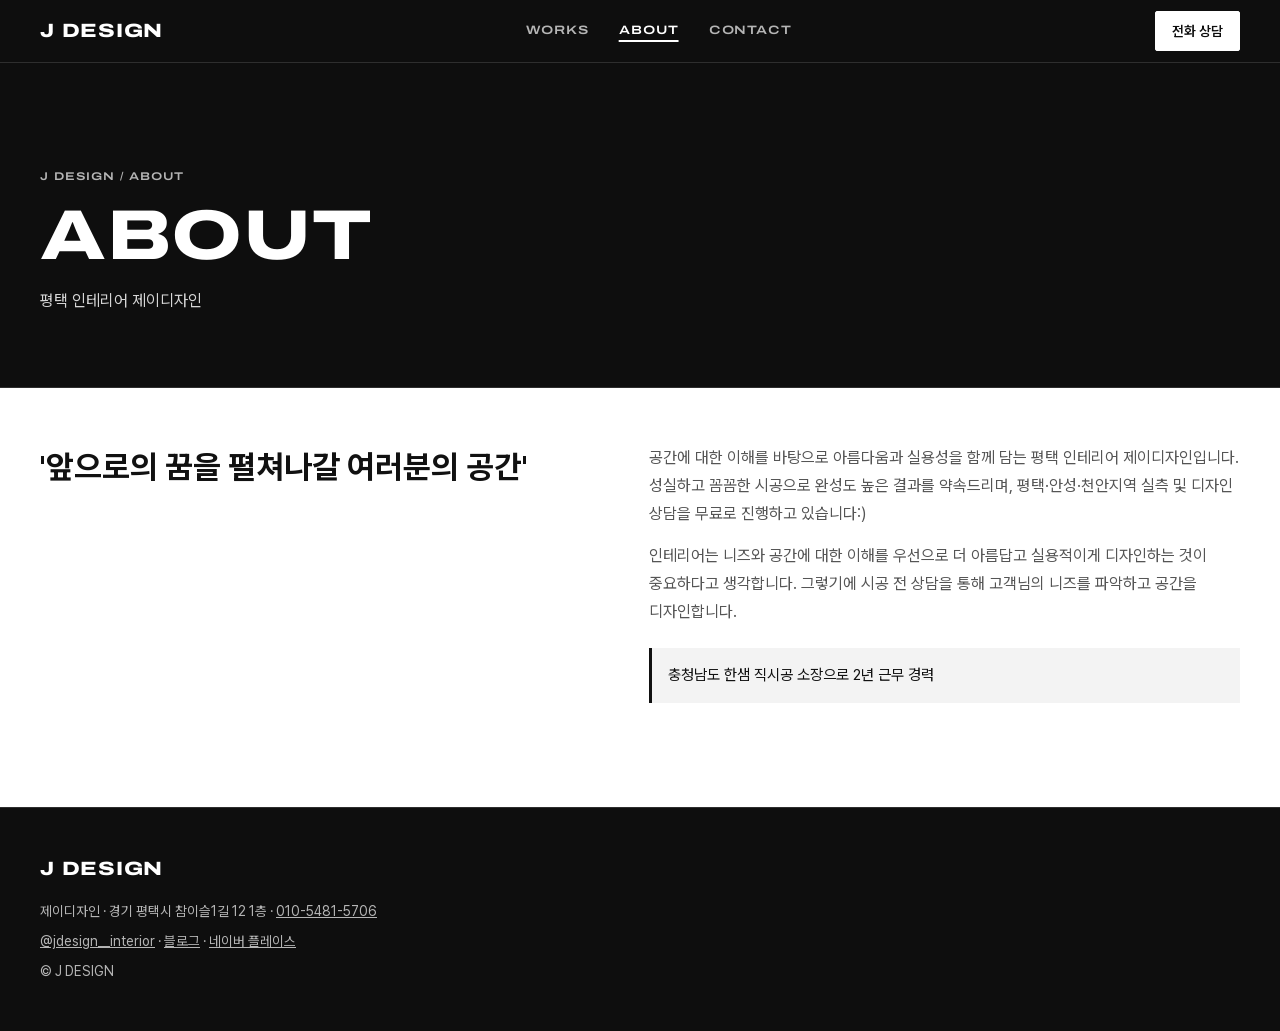
==== about.html @ f7e4c021 "Add files via upload" ====
<!doctype html>
<html lang="ko">
<head>
<meta charset="utf-8" />
<script>document.documentElement.classList.add('js')</script>
<meta name="viewport" content="width=device-width, initial-scale=1" />
<title>소개 ABOUT | 제이디자인 평택 인테리어</title>
<meta name="description" content="공간에 대한 이해를 바탕으로 아름다움과 실용성을 함께 담는 평택 인테리어 제이디자인 소개." />
<link rel="canonical" href="https://jdesign-sample.lgt3232.workers.dev/about" />
<meta property="og:type" content="website" />
<meta property="og:locale" content="ko_KR" />
<meta property="og:site_name" content="제이디자인 J DESIGN" />
<meta property="og:title" content="소개 · 제이디자인" />
<meta property="og:description" content="앞으로의 꿈을 펼쳐나갈 여러분의 공간" />
<meta property="og:url" content="https://jdesign-sample.lgt3232.workers.dev/about" />
<meta property="og:image" content="https://jdesign-sample.lgt3232.workers.dev/og-jd.jpg" />
<meta property="og:image:width" content="1200" />
<meta property="og:image:height" content="630" />
<meta name="twitter:card" content="summary_large_image" />
<meta name="theme-color" content="#0E0E0E" />
<link rel="icon" href="favicon.png" type="image/png" />
<link rel="preload" href="jd-archivo.woff2" as="font" type="font/woff2" crossorigin />
<link rel="stylesheet" href="jd.css" />
<!-- 시안 도메인 = jdesign-sample.lgt3232.workers.dev. 고객 인계 시 4페이지 모두 grep lgt3232 → canonical·og:url·og:image·JSON-LD url/image 치환 -->
</head>
<body data-page="about">

<header class="top dark">
  <div class="wrap bar">
    <a class="brand" href="/" aria-label="J DESIGN 처음으로">J DESIGN</a>
    <nav class="nav" aria-label="주요 메뉴">
      <a href="/works">WORKS</a><a href="/about" aria-current="page">ABOUT</a><a href="/contact">CONTACT</a>
    </nav>
    <a class="btn fill" href="tel:01054815706">전화 상담</a>
  </div>
  <nav class="snav" aria-label="페이지 바로가기">
    <a href="/works">WORKS</a><a href="/about" aria-current="page">ABOUT</a><a href="/contact">CONTACT</a>
  </nav>
</header>

<main id="top">
  <section class="phead dark" aria-labelledby="page-h">
    <div class="wrap">
      <p class="crumb"><a href="/">J DESIGN</a> / ABOUT</p>
      <h1 id="page-h">ABOUT</h1>
      <p class="lead">평택 인테리어 제이디자인</p>
    </div>
  </section>

  <section class="sec about first" id="about" aria-label="소개">
    <div class="wrap">
      <div class="body">
        <p class="quote reveal">'앞으로의 꿈을 펼쳐나갈 <span class="nw">여러분의 공간'</span></p>
        <div class="reveal">
          <p class="t">공간에 대한 이해를 바탕으로 아름다움과 실용성을 함께 담는 평택 인테리어 제이디자인입니다. 성실하고 꼼꼼한 시공으로 완성도 높은 결과를 약속드리며, 평택·안성·천안지역 실측 및 디자인 상담을 무료로 진행하고 있습니다:)</p>
          <p class="t">인테리어는 니즈와 공간에 대한 이해를 우선으로 더 아름답고 실용적이게 디자인하는 것이 중요하다고 생각합니다. 그렇기에 시공 전 상담을 통해 고객님의 니즈를 파악하고 공간을 디자인합니다.</p>
          <p class="career">충청남도 한샘 직시공 소장으로 <span class="nw">2년 근무 경력</span></p>
        </div>
      </div>
    </div>
  </section>
</main>

<footer class="foot dark">
  <div class="wrap">
    <span class="brand">J DESIGN</span>
    <p>제이디자인 · 경기 평택시 <span class="nw">참이슬1길 12</span> 1층 · <a href="tel:01054815706" class="nw">010-5481-5706</a></p>
    <p><a href="https://www.instagram.com/jdesign__interior/" target="_blank" rel="noopener">@jdesign__interior</a> · <a href="https://blog.naver.com/j_deisgn_" target="_blank" rel="noopener">블로그</a> · <a href="https://m.place.naver.com/place/1364104841/home" target="_blank" rel="noopener" class="nw">네이버 플레이스</a></p>
    <p>© J DESIGN</p>
  </div>
</footer>

<nav class="quick" aria-label="빠른 연결">
  <a class="fill" href="tel:01054815706">전화 상담</a>
  <a href="https://talk.naver.com/wvbr1ei" target="_blank" rel="noopener">톡톡</a>
  <a href="https://www.instagram.com/jdesign__interior/" target="_blank" rel="noopener">인스타</a>
</nav>

<script src="jd.js"></script>
</body>
</html>
---- jd.css ----
@font-face{ font-family:"JD Wide"; font-weight:600 800; font-stretch:125%; font-display:swap; src:url("jd-archivo.woff2") format("woff2"); }
@font-face{ font-family:"JD Sans"; font-weight:300 700; font-display:swap; src:url("jd-pretendard-v02.woff2") format("woff2"); }
:root{
  --black:#0E0E0E;
  --white:#FFFFFF;
  --gray:#F3F3F3;
  --ink:#111111;
  --soft:#555555;
  --mute:#666666;
  --line:#E2E2E2;
  --dsoft:#B5B5B5;
  --dline:#2E2E2E;
  --r:2px;
  --wide:"JD Wide","JD Sans",system-ui,-apple-system,"Segoe UI",sans-serif;
  --sans:"JD Sans",system-ui,-apple-system,"Segoe UI",sans-serif;
}
*{ box-sizing:border-box; margin:0; padding:0; }
html{ scroll-behavior:auto; scroll-padding-top:116px; -webkit-text-size-adjust:100%; }
body{ font-family:var(--sans); color:var(--ink); background:var(--white); line-height:1.75; font-size:16px; -webkit-font-smoothing:antialiased; word-break:keep-all; overflow-wrap:break-word; }
img{ max-width:100%; height:auto; display:block; }
a{ color:inherit; }
:focus-visible{ outline:2px solid var(--ink); outline-offset:3px; }
.dark :focus-visible{ outline-color:#FFFFFF; }
[tabindex="-1"]:focus{ outline:none; }
.wrap{ width:min(100% - 40px, 1200px); margin-inline:auto; }
.nw{ white-space:nowrap; }
.dark{ background:var(--black); color:#FFFFFF; }

/* 헤더 */
.top{ position:sticky; top:0; z-index:50; border-bottom:1px solid var(--dline); }
.top .bar{ display:flex; align-items:center; justify-content:space-between; gap:16px; height:62px; }
.brand{ font-family:var(--wide); font-weight:800; font-stretch:125%; font-size:1.2rem; letter-spacing:.04em; text-decoration:none; white-space:nowrap; }
.nav{ display:none; gap:30px; font-family:var(--wide); font-stretch:125%; font-size:.76rem; font-weight:600; letter-spacing:.08em; }
.nav a{ text-decoration:none; color:var(--dsoft); }
.top .btn{ display:none; }
.snav{ display:flex; border-top:1px solid var(--dline); padding:0 4px; }
.snav a{ flex:1 1 0; display:flex; align-items:center; justify-content:center; min-height:44px; font-family:var(--wide); font-stretch:125%; font-size:.66rem; font-weight:600; letter-spacing:.04em; text-decoration:none; color:var(--dsoft); }
@media (min-width:900px){ .nav{ display:flex; } .snav{ display:none; } .top .btn{ display:inline-flex; min-height:40px; padding:0 16px; font-size:.86rem; } html{ scroll-padding-top:72px; } }
@media (hover:hover){ .nav a:hover, .snav a:hover{ color:#FFFFFF; } }

/* 버튼 */
.btn{ display:inline-flex; align-items:center; justify-content:center; gap:8px; min-height:50px; padding:0 24px; border-radius:var(--r); text-decoration:none; font-weight:600; font-size:.95rem; border:1px solid currentColor; background:transparent; transition:transform .1s, background-color .2s, color .2s; }
.btn:active{ transform:scale(.98); }
.btn.fill{ background:var(--ink); color:#FFFFFF; border-color:var(--ink); }
.dark .btn.fill{ background:#FFFFFF; color:var(--black); border-color:#FFFFFF; }
@media (hover:hover){ .btn:hover{ background:var(--ink); color:#FFFFFF; } .dark .btn:hover{ background:#FFFFFF; color:var(--black); } .btn.fill:hover{ background:#333333; } .dark .btn.fill:hover{ background:#DDDDDD; } }

/* 히어로 */
/* 사진 풀스크린 히어로 (v0.2 · 다올 결정 A안): 사진이 첫 화면을 채우고 아래 어두운 그라데이션 위에 글자 · 버튼 (R-11 · R-16) */
.hero{ position:relative; display:flex; align-items:flex-end; min-height:calc(100vh - 108px); min-height:calc(100svh - 108px); overflow:hidden; }
.hero .bg, .hero .bg img{ position:absolute; inset:0; width:100%; height:100%; }
.hero .bg img{ object-fit:cover; object-position:50% 50%; }
.hero::after{ content:""; position:absolute; inset:0; background:linear-gradient(to top, rgba(10,10,10,.9) 0%, rgba(10,10,10,.72) 30%, rgba(10,10,10,.35) 58%, rgba(10,10,10,.08) 82%); pointer-events:none; }
.hero .inner{ position:relative; z-index:2; padding:120px 0 calc(96px + env(safe-area-inset-bottom)); }
@media (max-width:899.98px){ .hero::after{ background:linear-gradient(to top, rgba(10,10,10,.93) 0%, rgba(10,10,10,.86) 50%, rgba(10,10,10,.55) 72%, rgba(10,10,10,.12) 92%); } }
.hero .word{ font-family:var(--wide); font-weight:800; font-stretch:125%; font-size:min(7.5rem, 11vw); line-height:.95; letter-spacing:.01em; white-space:nowrap; }
.js .intro-w{ opacity:0; transform:translateY(16px); transition:opacity .8s ease, transform .8s ease; }
.js .intro-w.on{ opacity:1; transform:none; }
.hero h1{ margin-top:24px; font-size:clamp(1.3rem, 4.8vw, 2rem); font-weight:600; line-height:1.4; }
.hero .sub{ margin-top:10px; color:#D6D6D6; }
.cta3{ display:grid; grid-template-columns:repeat(2, minmax(0,1fr)); gap:10px; margin-top:26px; max-width:520px; }
.cta3 .btn:first-child{ grid-column:1 / -1; }
.hero .cta3 .btn:not(.fill){ background:rgba(10,10,10,.35); }
@media (hover:hover){ .hero .cta3 .btn:not(.fill):hover{ background:#FFFFFF; color:var(--black); } }
@media (max-width:899.98px){ .hero .cta3 .btn:nth-child(3){ display:none; } .hero .cta3 .btn:nth-child(2){ grid-column:1 / -1; } }
@media (max-width:439.98px){ .cta3{ grid-template-columns:minmax(0,1fr); } }
@media (min-width:900px){
  .hero{ min-height:calc(100vh - 63px); min-height:calc(100svh - 63px); }
  .hero .inner{ padding:140px 0 64px; }
  .hero .row{ display:grid; grid-template-columns:minmax(0,1fr) auto; align-items:end; gap:32px; }
  .cta3{ margin-top:0; width:420px; }
}

/* 공통 */
.sec{ padding:104px 0; }
.sec.gray{ background:var(--gray); }
.head{ display:flex; align-items:baseline; justify-content:space-between; gap:16px; padding-bottom:16px; border-bottom:2px solid var(--ink); }
.dark .head{ border-color:#FFFFFF; }
h2{ font-family:var(--wide); font-weight:800; font-stretch:125%; font-size:clamp(1.7rem, 6vw, 2.7rem); line-height:1.05; letter-spacing:.01em; }
.head small{ font-size:.9rem; color:var(--mute); white-space:nowrap; }
.head{ flex-wrap:wrap; row-gap:4px; }  /* 320에서 「블로그 시공 후기」가 끊기지 않고 아래 줄로(v0.3) */
.dark .head small{ color:var(--dsoft); }

/* 작업 사진 */
.works{ display:grid; grid-template-columns:repeat(2, minmax(0,1fr)); gap:6px; margin-top:36px; }
.works figure{ margin:0; overflow:hidden; border-radius:var(--r); background:var(--gray); }
.works img{ width:100%; aspect-ratio:4/5; object-fit:cover; transition:transform .6s ease; }
@media (min-width:768px){ .works{ grid-template-columns:repeat(3, minmax(0,1fr)); gap:10px; } }
@media (hover:hover){ .works figure:hover img{ transform:scale(1.03); } }

/* 현장 목록 */
.pj{ list-style:none; display:grid; grid-template-columns:minmax(0,1fr); gap:0; margin-top:8px; }
.pj a{ display:grid; grid-template-columns:minmax(0,1fr) auto; align-items:center; gap:12px; padding:18px 0; border-bottom:1px solid var(--line); text-decoration:none; }
.pj b{ display:block; font-size:1.08rem; font-weight:600; line-height:1.45; }
.pj span.m{ display:block; margin-top:2px; font-size:.9rem; color:var(--mute); }
.pj i{ font-style:normal; font-family:var(--wide); font-stretch:125%; font-size:.7rem; font-weight:600; letter-spacing:.06em; color:var(--soft); white-space:nowrap; }
@media (min-width:900px){ .pj{ grid-template-columns:minmax(0,1fr) minmax(0,1fr); column-gap:48px; } }
@media (hover:hover){ .pj a:hover b{ text-decoration:underline; text-underline-offset:4px; } }
.p-note{ margin-top:22px; font-size:.92rem; color:var(--mute); }

/* 소개 */
.about .body{ display:grid; gap:28px; margin-top:40px; }
.about .quote{ font-size:clamp(1.35rem, 4.6vw, 2rem); font-weight:700; line-height:1.45; }
.about p.t{ color:var(--soft); }
.about p.t + p.t{ margin-top:14px; }
.about .career{ margin-top:22px; padding:14px 16px; border-left:3px solid var(--ink); background:var(--gray); font-size:.95rem; }
@media (min-width:900px){ .about .body{ grid-template-columns:minmax(0,1fr) minmax(0,1.1fr); gap:72px; } }

/* 문의 */
.contact .free{ margin-top:36px; font-size:clamp(1.3rem, 4.6vw, 2rem); font-weight:700; line-height:1.45; }
.contact .free small{ display:block; margin-top:10px; font-size:clamp(1.05rem, 3.4vw, 1.3rem); font-weight:600; color:#FFFFFF; }
.contact .grid{ display:grid; gap:40px; margin-top:40px; }
.contact .row{ display:flex; flex-wrap:wrap; gap:10px; margin-top:24px; }
@media (max-width:439.98px){ .contact .row .btn{ flex:1 1 100%; } }
.cinfo{ border-top:1px solid #FFFFFF; }
.cinfo div{ display:grid; grid-template-columns:84px minmax(0,1fr); gap:12px; padding:16px 0; border-bottom:1px solid var(--dline); }
.cinfo dt{ font-family:var(--wide); font-stretch:125%; font-size:.66rem; font-weight:600; letter-spacing:.06em; color:var(--dsoft); padding-top:5px; }
.cinfo dd{ font-size:.97rem; }
.cinfo dd p + p{ margin-top:2px; }
.map{ width:100%; height:300px; border:0; border-radius:var(--r); background:#1E1E1E; display:block; filter:grayscale(1); }
@media (min-width:900px){ .contact .grid{ grid-template-columns:minmax(0,1fr) minmax(0,1fr); gap:64px; align-items:start; } .map{ height:100%; min-height:440px; } }

.foot{ padding:44px 0 120px; border-top:1px solid var(--dline); font-size:.86rem; color:var(--dsoft); }
.foot .brand{ display:inline-block; margin-bottom:14px; color:#FFFFFF; }
.foot p + p{ margin-top:6px; }
@media (min-width:900px){ .foot{ padding-bottom:48px; } }

/* 모바일 하단 바 */
.quick{ position:fixed; left:0; right:0; bottom:0; z-index:60; display:grid; grid-template-columns:1.5fr 1fr 1fr; gap:6px; padding:8px 10px calc(8px + env(safe-area-inset-bottom)); background:var(--black); border-top:1px solid var(--dline); }
.quick a{ display:flex; align-items:center; justify-content:center; min-height:48px; border-radius:var(--r); font-size:.88rem; font-weight:600; text-decoration:none; border:1px solid #FFFFFF; color:#FFFFFF; }
.quick a.fill{ background:#FFFFFF; color:var(--black); }
.quick :focus-visible{ outline-color:#FFFFFF; }
@media (min-width:900px){ .quick{ display:none; } }

/* 히어로 글자 등장 · 나타나기 (동작 줄이기 설정이어도 강제 재생 · 다올 방침) */
.js .intro > *{ opacity:0; transform:translateY(16px); transition:opacity .8s ease, transform .8s ease; }
.js .intro.on > *{ opacity:1; transform:none; }
.js .intro.on > :nth-child(2){ transition-delay:.12s; }
.js .intro.on > :nth-child(3){ transition-delay:.24s; }
.js .reveal{ opacity:0; transform:translateY(18px); transition:opacity .7s ease var(--d,0s), transform .7s ease var(--d,0s); }
.js .reveal.in{ opacity:1; transform:none; }

/* ── 멀티페이지(v0.3 · 다올 "4페이지로 가고 나누는 것도 승인") ── */
/* 지금 페이지 메뉴 표시 */
.nav a[aria-current="page"], .snav a[aria-current="page"]{ color:#FFFFFF; text-decoration:underline; text-decoration-thickness:2px; text-underline-offset:6px; }
/* 하위 페이지 머리 띠 */
.phead{ padding:72px 0 56px; border-bottom:1px solid var(--dline); }
.phead .crumb{ font-family:var(--wide); font-stretch:125%; font-size:.7rem; font-weight:600; letter-spacing:.08em; color:var(--dsoft); }
.phead .crumb a{ text-decoration:none; }
.phead h1{ margin-top:14px; font-family:var(--wide); font-weight:800; font-stretch:125%; font-size:clamp(2.2rem, 9vw, 4.4rem); line-height:1; letter-spacing:.01em; }
.phead p.lead{ margin-top:16px; color:#D6D6D6; }
@media (min-width:900px){ .phead{ padding:104px 0 72px; } }
/* 홈: 더 보기 링크 · 문의 띠 */
.more-link{ display:flex; justify-content:flex-end; margin-top:28px; }
.home-cta .free{ margin-top:36px; }
.home-cta .row{ display:flex; flex-wrap:wrap; gap:10px; margin-top:28px; }
@media (max-width:439.98px){ .home-cta .row .btn{ flex:1 1 100%; } }
/* 문의 페이지: 머리 띠 바로 아래라 위 여백 줄임 */
.contact.first, .about.first{ padding-top:56px; }
.about.first .body{ margin-top:0; }
.contact.first .free{ margin-top:0; }
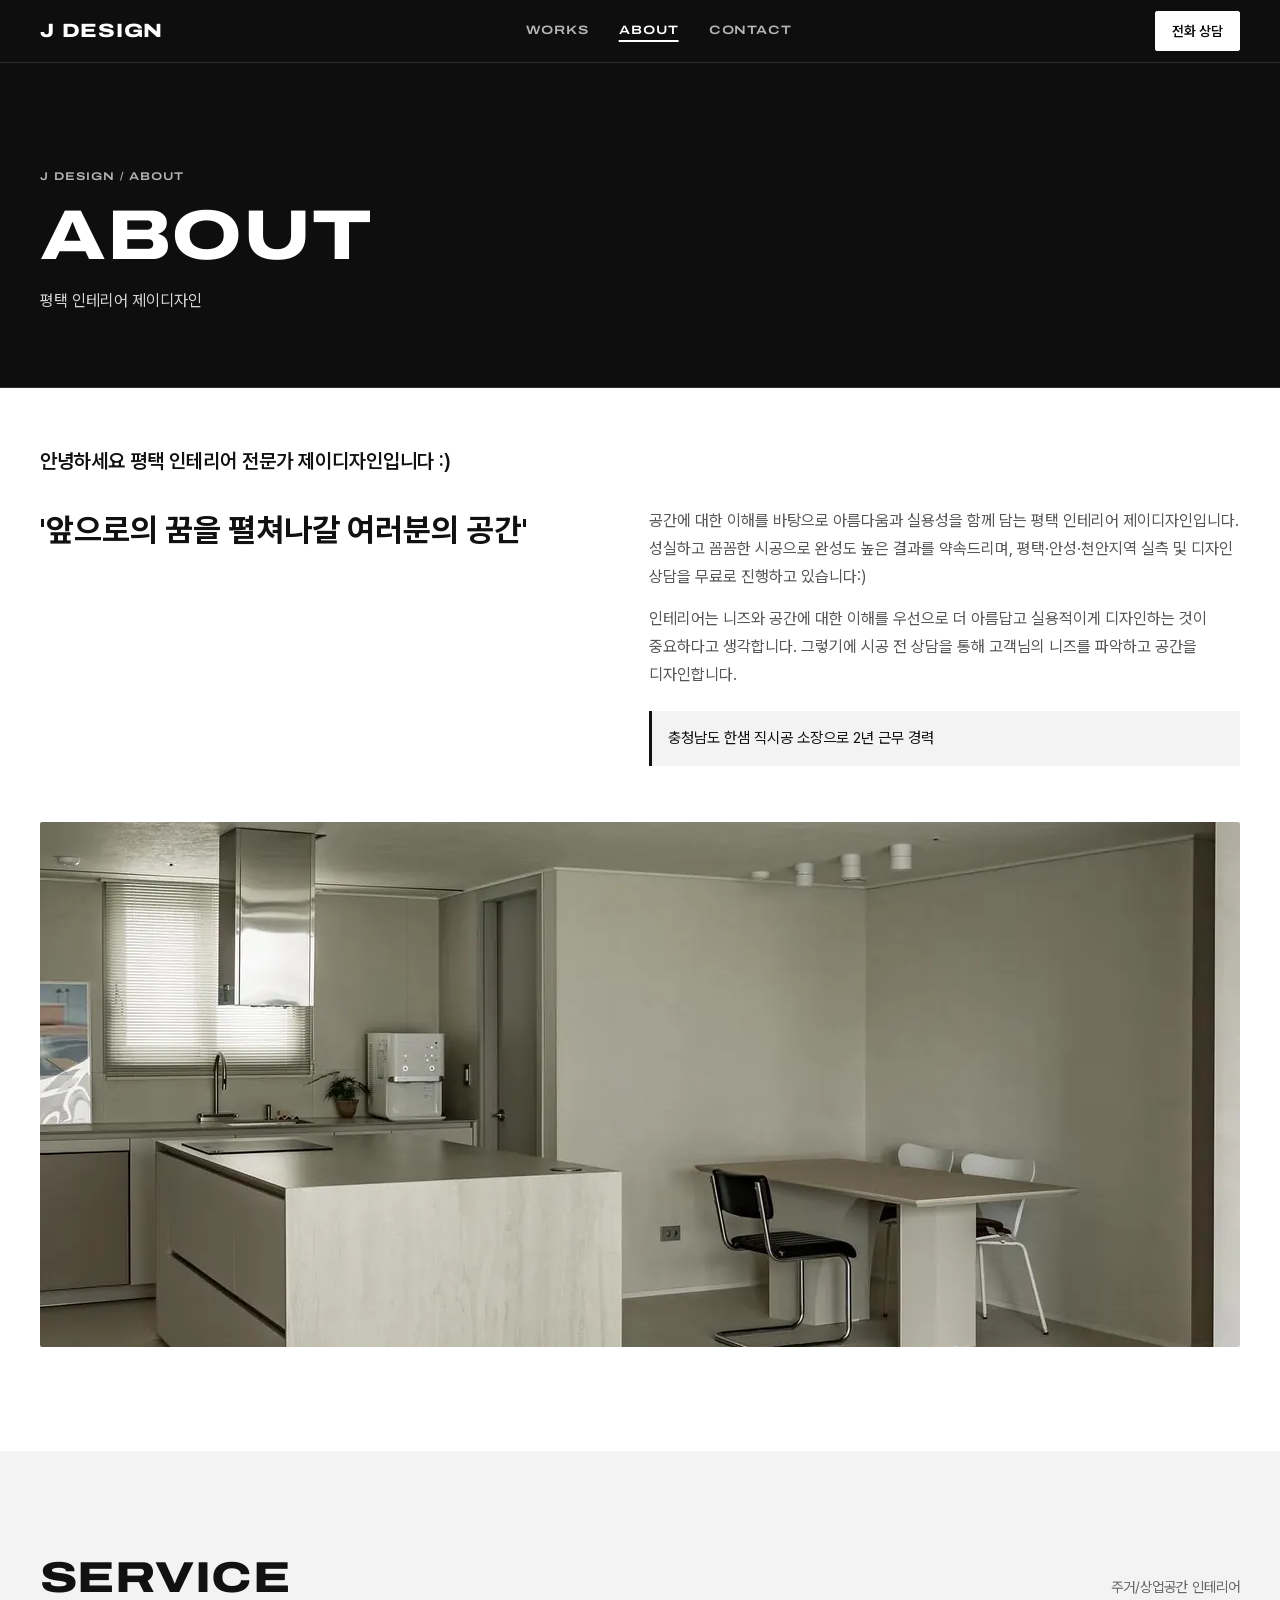
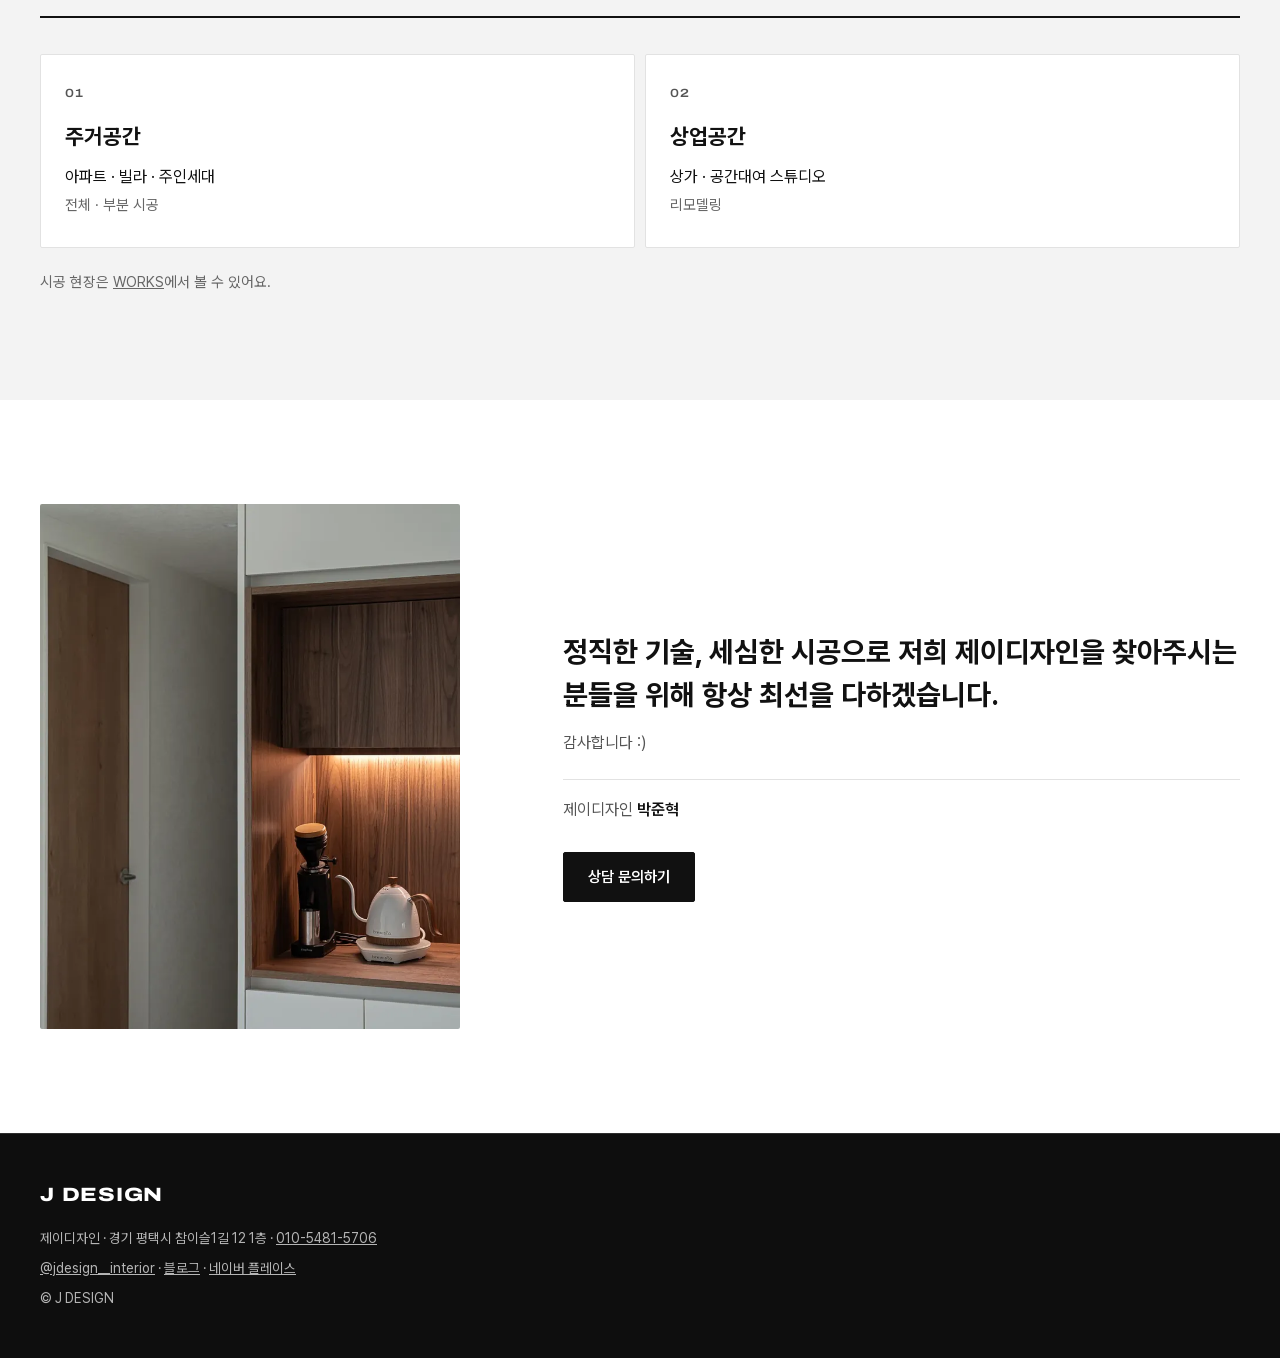
==== commit 8cd927bd: "Add files via upload" ====
--- a/about.html
+++ b/about.html
@@ -49,6 +49,7 @@
 
   <section class="sec about first" id="about" aria-label="소개">
     <div class="wrap">
+      <p class="hello reveal">안녕하세요 평택 인테리어 전문가 <span class="nw">제이디자인입니다 :)</span></p>
       <div class="body">
         <p class="quote reveal">'앞으로의 꿈을 펼쳐나갈 <span class="nw">여러분의 공간'</span></p>
         <div class="reveal">
@@ -56,6 +57,30 @@
           <p class="t">인테리어는 니즈와 공간에 대한 이해를 우선으로 더 아름답고 실용적이게 디자인하는 것이 중요하다고 생각합니다. 그렇기에 시공 전 상담을 통해 고객님의 니즈를 파악하고 공간을 디자인합니다.</p>
           <p class="career">충청남도 한샘 직시공 소장으로 <span class="nw">2년 근무 경력</span></p>
         </div>
+      </div>
+      <figure class="about-photo reveal"><img src="jd-about-1.webp" alt="아일랜드 주방과 이어진 밝은 거실" width="1200" height="900" loading="lazy" /></figure>
+    </div>
+  </section>
+
+  <section class="sec gray" id="service" aria-labelledby="service-h">
+    <div class="wrap">
+      <div class="head reveal"><h2 id="service-h">SERVICE</h2><small>주거/상업공간 인테리어</small></div>
+      <div class="svc">
+        <article class="reveal"><span class="no">01</span><h3>주거공간</h3><p>아파트 · 빌라 · 주인세대</p><p class="sub">전체 · 부분 시공</p></article>
+        <article class="reveal"><span class="no">02</span><h3>상업공간</h3><p>상가 · 공간대여 스튜디오</p><p class="sub">리모델링</p></article>
+      </div>
+      <p class="p-note reveal">시공 현장은 <a href="/works">WORKS</a>에서 볼 수 있어요.</p>
+    </div>
+  </section>
+
+  <section class="sec closing" aria-label="인사">
+    <div class="wrap closing-in">
+      <figure class="reveal"><img src="jd-about-2.webp" alt="우드 매립장 안 커피 도구와 간접조명" width="720" height="900" loading="lazy" /></figure>
+      <div class="reveal">
+        <p class="msg">정직한 기술, 세심한 시공으로 저희 제이디자인을 찾아주시는 분들을 위해 항상 <span class="nw">최선을 다하겠습니다.</span></p>
+        <p class="thanks">감사합니다 :)</p>
+        <p class="sign">제이디자인 <b>박준혁</b></p>
+        <p class="more-link left"><a class="btn fill" href="/contact">상담 문의하기</a></p>
       </div>
     </div>
   </section>
--- a/jd.css
+++ b/jd.css
@@ -1,5 +1,5 @@
 @font-face{ font-family:"JD Wide"; font-weight:600 800; font-stretch:125%; font-display:swap; src:url("jd-archivo.woff2") format("woff2"); }
-@font-face{ font-family:"JD Sans"; font-weight:300 700; font-display:swap; src:url("jd-pretendard-v02.woff2") format("woff2"); }
+@font-face{ font-family:"JD Sans"; font-weight:300 700; font-display:swap; src:url("jd-pretendard-v03.woff2") format("woff2"); }
 :root{
   --black:#0E0E0E;
   --white:#FFFFFF;
@@ -159,3 +159,37 @@
 .contact.first, .about.first{ padding-top:56px; }
 .about.first .body{ margin-top:0; }
 .contact.first .free{ margin-top:0; }
+
+/* ── v0.3.1 페이지 내용 보강 ── */
+/* 시공사례: 블로그 글 제목 문구 */
+.pj .tt{ display:block; margin-bottom:2px; font-size:.86rem; color:var(--soft); }
+/* 소개: 인사 · 사진 · 서비스 · 맺음말 */
+.hello{ margin-bottom:28px; font-size:clamp(1.05rem, 3.6vw, 1.25rem); font-weight:600; }
+.about-photo{ margin:56px 0 0; }
+.about-photo img{ width:100%; aspect-ratio:4/3; object-fit:cover; border-radius:var(--r); }
+@media (min-width:900px){ .about-photo img{ aspect-ratio:16/7; } }
+.svc{ display:grid; gap:10px; margin-top:36px; }
+.svc article{ padding:28px 24px; background:var(--white); border:1px solid var(--line); border-radius:var(--r); }
+.svc .no, .steps .no{ display:block; font-family:var(--wide); font-stretch:125%; font-weight:600; font-size:.74rem; letter-spacing:.08em; color:var(--soft); }
+.svc h3{ margin-top:14px; font-size:1.35rem; font-weight:700; }
+.svc p{ margin-top:8px; }
+.svc p.sub{ margin-top:2px; font-size:.92rem; color:var(--mute); }
+@media (min-width:768px){ .svc{ grid-template-columns:minmax(0,1fr) minmax(0,1fr); } }
+.closing-in{ display:grid; gap:36px; align-items:center; }
+.closing-in figure{ margin:0; max-width:420px; }
+.closing-in figure img{ width:100%; aspect-ratio:4/5; object-fit:cover; border-radius:var(--r); }
+.closing .msg{ font-size:clamp(1.25rem, 4.4vw, 1.8rem); font-weight:700; line-height:1.5; }
+.closing .thanks{ margin-top:12px; color:var(--soft); }
+.closing .sign{ margin-top:22px; padding-top:16px; border-top:1px solid var(--line); color:var(--soft); }
+.closing .sign b{ color:var(--ink); font-weight:600; }
+.more-link.left{ justify-content:flex-start; }
+@media (min-width:900px){ .closing-in{ grid-template-columns:minmax(0,4fr) minmax(0,6fr); gap:72px; } }
+/* 문의: 상담에서 시공까지 · 사진 */
+.steps{ list-style:none; display:grid; grid-template-columns:minmax(0,1fr) minmax(0,1fr); gap:1px; margin-top:36px; background:var(--dline); border:1px solid var(--dline); border-radius:var(--r); }
+.steps li{ padding:22px 18px; background:var(--black); }
+.steps .no{ color:var(--dsoft); }
+.steps b{ display:block; margin-top:10px; font-size:1.1rem; }
+.steps p{ margin-top:4px; font-size:.9rem; color:var(--dsoft); }
+@media (min-width:900px){ .steps{ grid-template-columns:repeat(4, minmax(0,1fr)); } }
+.c-photo{ margin:28px 0 0; max-width:360px; }
+.c-photo img{ width:100%; aspect-ratio:4/5; object-fit:cover; border-radius:var(--r); }
